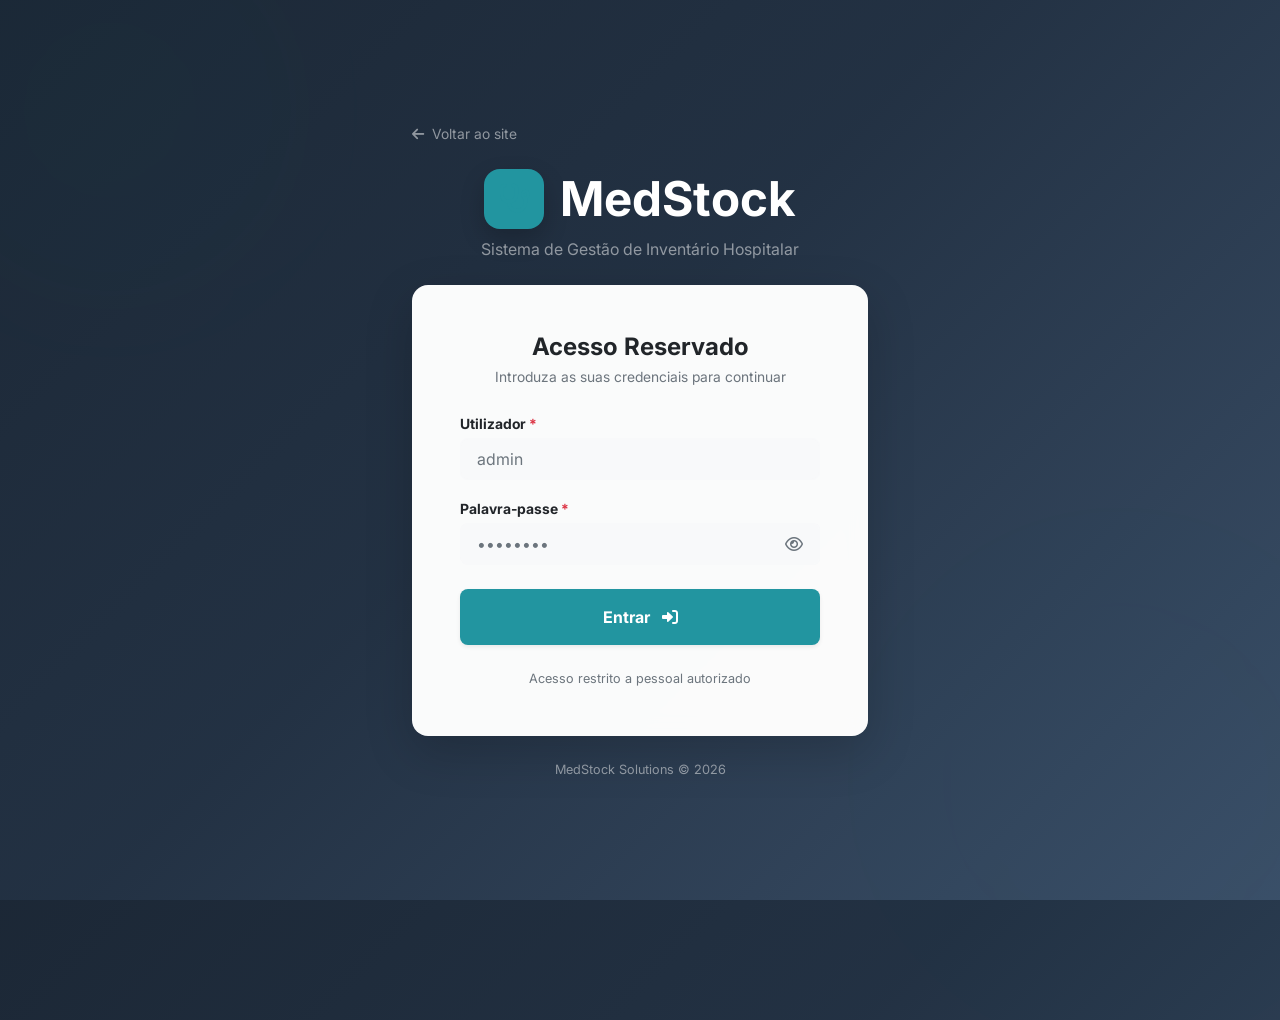
==== login/login.html @ c4c3c5eb "Implementação do login" ====
<!DOCTYPE html>
<html lang="pt-PT">

<head>
    <meta charset="UTF-8">
    <meta name="viewport" content="width=device-width, initial-scale=1.0">
    <title>Login - MedStock</title>
    <link rel="stylesheet" href="../assets/bootstrap/bootstrap.min.css">
    <link rel="stylesheet" href="../assets/fontawesome/all.min.css">
    <link rel="stylesheet" href="../assets/css/1231184.css">
</head>

<body
    class="bg-login d-flex flex-column align-items-center justify-content-center min-vh-100 position-relative overflow-hidden px-3">

    <div class="hero-bg-glow-1 position-absolute rounded-circle"></div>
    <div class="hero-bg-glow-2 position-absolute rounded-circle"></div>

    <div class="container position-relative z-index-1" style="max-width: 480px;">

        <div class="mb-4 text-center text-md-start">
            <a href="../public/index.html"
                class="text-decoration-none text-white-50 hover-text-white transition-all small">
                <i class="fa-solid fa-arrow-left me-2"></i>Voltar ao site
            </a>
        </div>

        <div class="text-center mb-4">
            <div class="d-flex align-items-center justify-content-center gap-3 mb-2">
                <div class="login-logo-box text-brand">
                    <i class="fa-solid fa-stethoscope"></i>
                </div>
                <h1 class="fw-bold mb-0 text-white" style="font-size: 3rem;">
                    MedStock
                </h1>
            </div>
            <p class="text-white-50 mb-0">Sistema de Gestão de Inventário Hospitalar</p>
        </div>

        <div class="card border-0 shadow-lg rounded-4"
            style="background-color: rgba(255, 255, 255, 0.98); backdrop-filter: blur(10px);">
            <div class="card-body p-4 p-md-5">

                <div class="text-center mb-4">
                    <h4 class="fw-bold text-dark mb-1">Acesso Reservado</h4>
                    <p class="text-muted small mb-0">Introduza as suas credenciais para continuar</p>
                </div>

                <form action="../private/dashboard/dashboard.html" method="get">

                    <div class="mb-3">
                        <label class="form-label fw-semibold text-dark small mb-1">Utilizador <span
                                class="text-danger">*</span></label>
                        <input type="text" class="form-control form-control-lg fs-6 rounded-3 bg-light border-light"
                            placeholder="admin" required>
                    </div>

                    <div class="mb-4">
                        <label class="form-label fw-semibold text-dark small mb-1">Palavra-passe <span
                                class="text-danger">*</span></label>
                        <div class="input-group">
                            <input type="password" id="passwordInput"
                                class="form-control form-control-lg fs-6 rounded-start-3 bg-light border-light border-end-0"
                                placeholder="••••••••" required>
                            <button type="button" id="togglePassword"
                                class="btn btn-light border-light border-start-0 text-muted rounded-end-3 px-3">
                                <i class="fa-regular fa-eye"></i>
                            </button>
                        </div>
                    </div>

                    <div class="d-grid mt-2 mb-4">
                        <button type="submit"
                            class="btn btn-brand btn-lg rounded-3 fw-semibold shadow-sm text-white fs-6 py-3">
                            Entrar <i class="fa-solid fa-right-to-bracket ms-2"></i>
                        </button>
                    </div>

                    <p class="text-center text-muted small mb-0" style="font-size: 0.8rem;">
                        Acesso restrito a pessoal autorizado
                    </p>

                </form>

            </div>
        </div>

        <div class="text-center mt-4">
            <p class="text-white-50 small mb-0" style="font-size: 0.8rem;">MedStock Solutions © 2026</p>
        </div>

    </div>

    <script src="../assets/bootstrap/bootstrap.bundle.min.js"></script>
    <script>
        const togglePassword = document.getElementById('togglePassword');
        const passwordInput = document.getElementById('passwordInput');

        togglePassword.addEventListener('click', function () {
            const type = passwordInput.getAttribute('type') === 'password' ? 'text' : 'password';
            passwordInput.setAttribute('type', type);
            this.innerHTML = type === 'password' ? '<i class="fa-regular fa-eye"></i>' : '<i class="fa-regular fa-eye-slash"></i>';
        });
    </script>
</body>

</html>
---- assets/css/1231184.css ----
/* ============================================================
    FONTES LOCAIS (MODO OFFLINE)
   ============================================================ */

/* Fonte Inter Regular para o Frontend */
@font-face {
    font-family: 'Inter';
    src: url('../fonts/Inter/static/Inter_18pt-Regular.ttf') format('truetype');
    font-weight: 400; /* Regular */
    font-style: normal;
    font-display: swap;
}

/* Fonte Inter Bold para o Frontend */
@font-face {
    font-family: 'Inter';
    src: url('../fonts/Inter/static/Inter_18pt-Bold.ttf') format('truetype');
    font-weight: 700; /* Bold */
    font-style: normal;
    font-display: swap;
}

/* Fonte Titillium Web para o Backend (conforme Ficha 08) */
@font-face {
    font-family: 'Titillium Web';
    src: url('../fonts/Titillium_Web/TitilliumWeb-Regular.ttf') format('truetype');
    font-weight: normal;
    font-style: normal;
}

/* ============================================================
     ROOT / VARIÁVEIS
   ============================================================ */

:root {
    /* Cores da Marca baseadas no design do Replit */
    --brand-color: hsl(185, 65%, 38%);
    --brand-hover: hsl(185, 65%, 32%);

    /* Cores do fundo da Hero Section */
    --hero-bg-start: hsl(213, 32%, 13%);
    --hero-bg-mid: hsl(213, 32%, 18%);
    --hero-bg-end: hsl(185, 65%, 20%);
}

/* ============================================================
   ESTILOS BASE
============================================================ */
body {
    font-family: 'Inter', sans-serif;
    -webkit-font-smoothing: antialiased;
}

.bg-backend {
    font-family: 'Titillium Web', sans-serif;
}

/* ============================================================
   COMPONENTES GLOBAIS
   ============================================================ */

/* Cor principal */
.bg-brand {
    background-color: var(--brand-color) !important;
}

.text-brand {
    color: var(--brand-color) !important;
}

/* Hover dos links da Navbar */
.nav-hover {
    transition: color 0.2s ease-in-out;
    font-size: 1.0rem;
}

.nav-hover:hover {
    color: var(--brand-color) !important;
}

/* Botão Principal Personalizado */
.btn-brand {
    background-color: var(--brand-color);
    color: white;
    border: none;
    transition: all 0.3s ease;
    font-size: 0.875rem;
}

.btn-brand:hover {
    background-color: var(--brand-hover);
    color: white;
    transform: translateY(-2px);
}

/* Botão Secundário Transparente (Ajustado) */
.hover-white-btn {
    background-color: transparent;
    border: 1px solid rgba(255, 255, 255, 0.3) !important;
    color: white;
    font-size: 0.85rem;
    transition: all 0.3s ease;
}

.hover-white-btn:hover {
    background-color: rgba(255, 255, 255, 0.1);
    color: white;
}

.card-hover-elevate {
    transition: all 0.25s ease-in-out;
}

.card-hover-elevate:hover {
    transform: translateY(-4px);
    box-shadow: 0 10px 15px -3px rgba(0, 0, 0, 0.1), 0 4px 6px -2px rgba(0, 0, 0, 0.05) !important;
}

.bg-brand-subtle {
    background-color: hsla(185, 65%, 38%, 0.1) !important;
}

.border-brand-subtle {
    border: 1px solid hsla(185, 65%, 38%, 0.2) !important;
}

/* ============================================================
   FRONTEND
============================================================ */
/* Navbar transparente ao fazer scroll */
.navbar {
    transition: background-color 0.3s ease, box-shadow 0.3s ease;
}

.navbar.scrolled {
    background-color: rgba(255, 255, 255, 0.85) !important;
    backdrop-filter: blur(10px);
    -webkit-backdrop-filter: blur(10px);
}

/* Compensar altura da navbar nas âncoras */
section[id] {
    scroll-margin-top: 100px;
}

/* ============================================================
   HERO SECTION
   ============================================================ */

.hero-section {
    position: relative;
    overflow: hidden;
    background-size: cover;
    background-position: center;
    background-repeat: no-repeat;
}

.hero-section::after {
    content: "";
    position: absolute;
    left: 0;
    bottom: 0;
    width: 100%;
    height: 2px;
    background: linear-gradient(to right, transparent, rgba(34, 211, 238, 0.8), transparent);
    box-shadow: 0 0 25px rgba(34, 211, 238, 0.6);
}

/* Glow mais elegante */
.hero-bg-glow-1 {
    width: 380px;
    height: 380px;
    background: rgba(20,184,166,0.14);
    top: -80px;
    left: -80px;
    filter: blur(100px);
    opacity: 0.12;
    pointer-events: none;
    z-index: 0;
}

.hero-bg-glow-2 {
    width: 480px;
    height: 480px;
    background: rgba(12,74,92,0.12);
    bottom: -120px;
    right: -80px;
    filter: blur(120px);
    opacity: 0.10;
    pointer-events: none;
    z-index: 0;
}

/* Melhor profundidade no texto */
.hero-title {
    font-size: 3.0rem;
    line-height: 1.05;
    letter-spacing: -0.03em;
    text-shadow: 0 4px 20px rgba(0, 0, 0, 0.45);
}

/* Texto secundário mais premium */
.hero-section .lead {
    color: rgba(255, 255, 255, 0.78) !important;
}

/* Nova Badge Transparente */
.badge-hero {
    background-color: hsla(185, 65%, 38%, 0.2) !important;
    border: 1px solid hsla(185, 65%, 38%, 0.3) !important;
}

/* ============================================================
   BACKEND
============================================================ */

/* Fundo da área de conteúdo do backend */
.bg-backend {
    background-color: #f8fafc;
}

.dash-card {
    background-color: #ffffff;
    border: 1px solid #e2e8f0;
    border-radius: 0.75rem; /* Cantos arredondados iguais ao Replit */
    box-shadow: 0 1px 3px 0 rgba(0, 0, 0, 0.05), 0 1px 2px -1px rgba(0, 0, 0, 0.05);
}

/* Títulos dos Cartões */
.card-title-custom {
    font-size: 0.875rem; /* text-sm */
    font-weight: 600;
    color: #64748b; /* text-muted-foreground */
    text-transform: uppercase;
    letter-spacing: 0.025em; /* tracking-wide */
    margin: 0;
}

/* Substituto Bootstrap para flex-1 */
.flex-1 {
    flex: 1 1 0%;
    min-width: 0;
}

/* ============================================================
   SIDEBAR
   ============================================================ */

.sidebar-backend {
    background-color: hsl(213, 32%, 16%);
    border-right: 1px solid hsl(213, 25%, 22%);
}

.sidebar-border-light {
    border-color: hsl(213, 25%, 22%) !important;
}

/* Links do Menu */
.sidebar-item {
    color: hsl(210, 30%, 88%);
    /* Cinza claro subtil */
    font-size: 1.2rem;
    padding: 0.75rem 1.0rem;
    /* Espaçamento exato py-2.5 px-3 */
    border-radius: 0.375rem;
    transition: all 0.2s ease-in-out;
    text-decoration: none;
}

.sidebar-item:hover {
    background-color: hsl(213, 25%, 22%);
    color: #ffffff;
}

/* Link Ativo */
.sidebar-item.active {
    background-color: var(--brand-color);
    color: #ffffff;
    font-weight: 500;
}

/* Alinhamento perfeito dos Ícones */
.sidebar-item i,
.sidebar-item svg {
    width: 24px;
    text-align: center;
    flex-shrink: 0;
}

/* Scrollbar da Sidebar */
.sidebar-scroll::-webkit-scrollbar {
    width: 6px;
}

.sidebar-scroll::-webkit-scrollbar-thumb {
    background-color: hsl(213, 25%, 30%);
    border-radius: 10px;
}

/* Efeito de brilho apenas no logótipo da sidebar */
.sidebar-backend img {
    filter: brightness(0) invert(1);
    /* Isto força a imagem a ficar branca pura */
}

/* ============================================================
   TABELAS
============================================================ */
/* Badges Suaves para Tabelas (Backend) */
.badge-soft-success {
    background-color: rgba(16, 185, 129, 0.15);
    color: #047857;
    border: 1px solid rgba(16, 185, 129, 0.3);
}

.badge-soft-warning {
    background-color: rgba(245, 158, 11, 0.15);
    color: #b45309;
    border: 1px solid rgba(245, 158, 11, 0.3);
}

.badge-soft-danger {
    background-color: rgba(239, 68, 68, 0.15);
    color: #b91c1c;
    border: 1px solid rgba(239, 68, 68, 0.3);
}

.badge-soft-info {
    background-color: rgba(14, 165, 233, 0.15);
    color: #0369a1;
    border: 1px solid rgba(14, 165, 233, 0.3);
}

.custom-monospace {
    font-family: 'Menlo', 'Monaco', 'Courier New', monospace;
}

/* Botões de Ação Quadrados (Tabela) */
.btn-action {
    width: 32px;
    height: 32px;
    padding: 0;
    display: inline-flex;
    align-items: center;
    justify-content: center;
    border-radius: 0.375rem;
    background-color: transparent;
    border: 1px solid transparent;
    color: #64748b;
    transition: all 0.2s;
    text-decoration: none;
}

.btn-action:hover {
    background-color: #f1f5f9;
    border-color: #e2e8f0;
    color: #0f172a;
}

.btn-action.text-danger:hover {
    background-color: #fef2f2;
    color: #dc2626 !important;
    border-color: #fecaca;
}

/* Ajustes finos para a Tabela */
.table-custom th {
    font-size: 0.875rem;
    text-transform: uppercase;
    letter-spacing: 0.05em;
    color: #64748b;
    border-bottom: 1px solid #cbd5e1;
    background-color: #f8fafc !important;
}

.table-custom td {
    vertical-align: middle;
    border-bottom: 1px solid #cbd5e1;
}

/* ============================================================
   FORMULÁRIOS
============================================================ */

/* Barra de Pesquisa Contínua */
.search-group {
    border: 1px solid #e2e8f0;
    border-radius: 0.375rem;
    overflow: hidden;
    background-color: #fff;
}

.search-group .input-group-text,
.search-group .form-control {
    border: none;
    background: transparent;
}

.search-group .form-control:focus {
    box-shadow: none;
}

/* Estilo personalizado para os items do dropdown */
.dropdown-menu {
    border-radius: 0.5rem;
    padding: 0.5rem;
    max-height: 250px; /* Limita a altura do menu */
    overflow-y: auto;  /* Adiciona scroll vertical se a lista for muito longa */
}

.dropdown-item {
    border-radius: 0.375rem;
    color: #334155;
    font-size: 0.9rem;
    transition: all 0.2s;
}

/* A cor de seleção */
.dropdown-item:hover,
.dropdown-item:focus {
    background-color: hsla(185, 65%, 38%, 0.1);
    /* Verde água suave */
    color: #115e59;
}

/* Estilo base do Select */
.form-select {
    border: 1px solid #e2e8f0 !important;
    /* Cor da borda em repouso */
    border-radius: 0.5rem !important;
    padding: 0.5rem 0.75rem !important;
    background-color: #ffffff;
    transition: border-color 0.2s, box-shadow 0.2s;
}

/* a borda quando clicas */
.form-select:focus {
    border-color: #14b8a6 !important;
    /* Cor exata do teu design */
    box-shadow: 0 0 0 2px rgba(20, 184, 166, 0.2) !important;
    /* O efeito de brilho suave à volta */
    outline: none;
}

/* Se quiseres que os inputs também fiquem iguais */
.form-control:focus {
    border-color: #14b8a6 !important;
    box-shadow: 0 0 0 2px rgba(20, 184, 166, 0.2) !important;
}

/* ============================================================
   EQUIPAMENTOS
============================================================ */

/* Botoes do detalhes equipamentos */
.btn-action-custom {
    padding: 0.5rem 1.2rem;   /* Aumentei o padding horizontal */
    font-size: 0.9rem;        /* Tamanho de letra confortável */
    font-weight: 500;
    border-radius: 0.5rem;    /* Arredondamento suave */
    transition: all 0.2s ease;
    border: 1px solid #e2e8f0;
    background-color: #fff;
    color: #0f172a;
    display: inline-flex;
    align-items: center;
    gap: 0.5rem;
    box-shadow: 0 1px 2px rgba(0,0,0,0.05);
    text-decoration: none;
}

.btn-action-custom:hover {
    background-color: #f8fafc;
    border-color: #cbd5e1;
}

/* Variante Destrutiva (Remover) */
.btn-action-danger {
    color: #ef4444;
    border-color: rgba(239, 68, 68, 0.2);
}

.btn-action-danger:hover {
    background-color: #fef2f2;
    border-color: #fecaca;
    color: #dc2626;
}

/* Labels pequeninas (ex: CATEGORIA, MARCA) */
.detail-label {
    font-size: 0.75rem; /* text-xs */
    font-weight: 500;
    color: #64748b;
    text-transform: uppercase;
    letter-spacing: 0.025em;
    margin-bottom: 0.125rem; /* gap-0.5 */
}

/* Texto de valor (ex: Monitorização, Philips) */
.detail-value {
    font-size: 0.875rem; /* text-sm */
    color: #0f172a; /* text-foreground */
    margin-bottom: 0;
}

/* Caixas dos Fornecedores e Documentos */
.list-box {
    border: 1px solid #e2e8f0;
    border-radius: 0.375rem; /* rounded-md */
    padding: 0.75rem; /* p-3 */
    transition: background-color 0.2s;
    background-color: transparent;
}

.list-box-light {
    background-color: #f8fafc; /* bg-muted/20 */
}

.list-box:hover {
    background-color: rgba(241, 245, 249, 0.5); /* hover:bg-muted/30 */
}

/* ============================================================
   RESPONSIVIDADE
============================================================ */

/* Ajustes Mobile do Título */
@media (max-width: 768px) {
    .hero-title {
        font-size: 1.8rem;
    }
}

/* ============================================================
   LOGIN (Otimizado)
============================================================ */

.bg-login {
    background: linear-gradient(135deg, hsl(213, 32%, 16%) 0%, hsl(213, 32%, 20%) 45%, hsl(213, 28%, 32%) 100%);
}

.login-logo-box {
    width: 60px;
    height: 60px;
    border-radius: 1rem;
    background-color: var(--brand-color);
    display: flex;
    align-items: center;
    justify-content: center;
    color: white;
    font-size: 1.8rem;
    box-shadow: 0 10px 25px rgba(0,0,0,0.2);
}

.hover-text-white:hover {
    color: #ffffff !important;
}
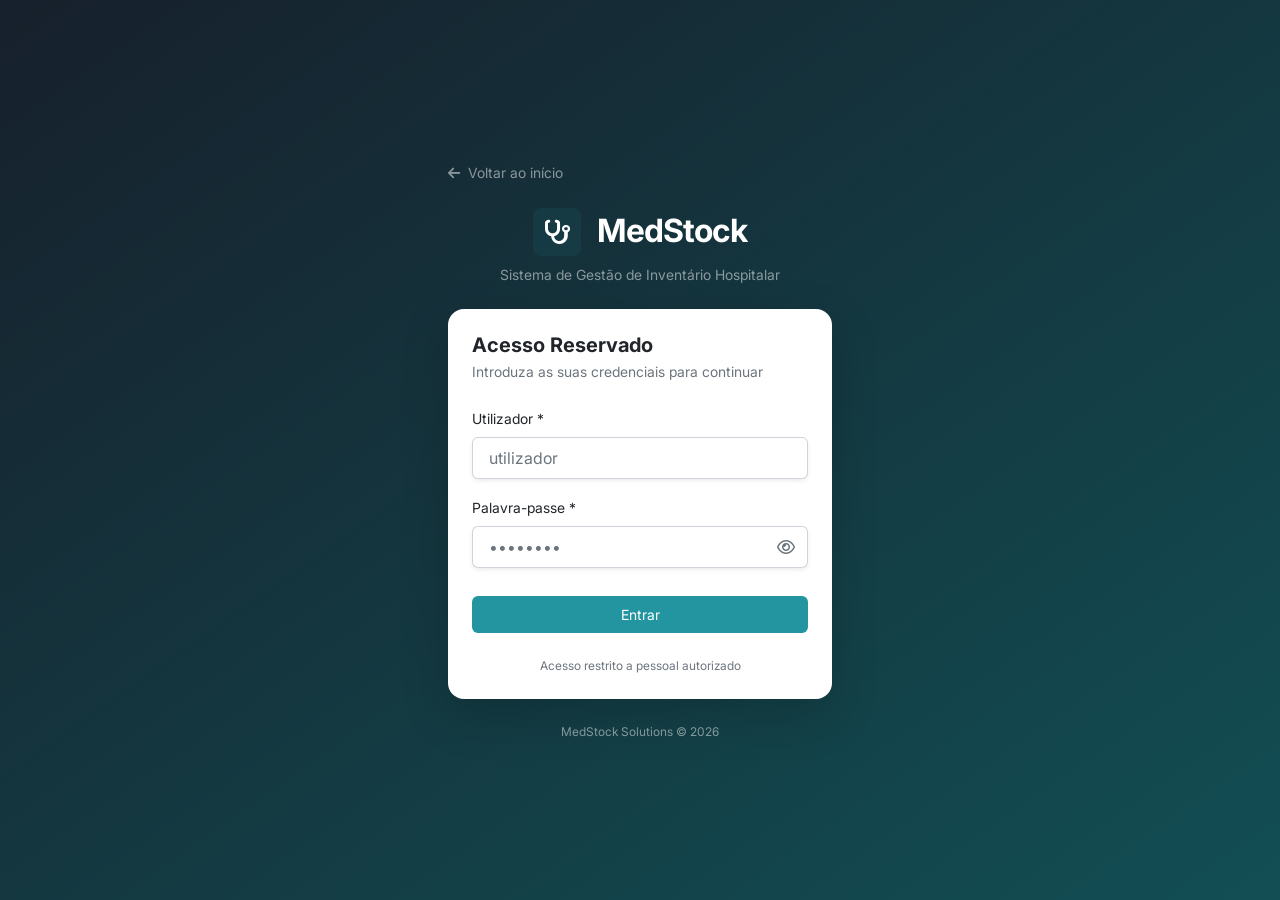
==== commit 995e95c8: "Implementação da página Gestão de Conteúdo - incompleta" ====
--- a/login/login.html
+++ b/login/login.html
@@ -5,88 +5,77 @@
     <meta charset="UTF-8">
     <meta name="viewport" content="width=device-width, initial-scale=1.0">
     <title>Login - MedStock</title>
+
     <link rel="stylesheet" href="../assets/bootstrap/bootstrap.min.css">
     <link rel="stylesheet" href="../assets/fontawesome/all.min.css">
     <link rel="stylesheet" href="../assets/css/1231184.css">
 </head>
 
-<body
-    class="bg-login d-flex flex-column align-items-center justify-content-center min-vh-100 position-relative overflow-hidden px-3">
+<body class="bg-login-page d-flex flex-column align-items-center justify-content-center min-vh-100 p-3">
 
-    <div class="hero-bg-glow-1 position-absolute rounded-circle"></div>
-    <div class="hero-bg-glow-2 position-absolute rounded-circle"></div>
+    <div class="w-100" style="max-width: 384px;">
 
-    <div class="container position-relative z-index-1" style="max-width: 480px;">
-
-        <div class="mb-4 text-center text-md-start">
+        <div class="mb-4">
             <a href="../public/index.html"
-                class="text-decoration-none text-white-50 hover-text-white transition-all small">
-                <i class="fa-solid fa-arrow-left me-2"></i>Voltar ao site
+                class="text-white-50 text-decoration-none small d-inline-flex align-items-center gap-2 hover-text-white transition-all">
+                <i class="fa-solid fa-arrow-left"></i> Voltar ao início
             </a>
         </div>
 
         <div class="text-center mb-4">
             <div class="d-flex align-items-center justify-content-center gap-3 mb-2">
-                <div class="login-logo-box text-brand">
-                    <i class="fa-solid fa-stethoscope"></i>
+                <div class="bg-brand-subtle d-flex align-items-center justify-content-center rounded-3"
+                    style="width: 48px; height: 48px;">
+                    <i class="fa-solid fa-stethoscope text-white fs-4"></i>
                 </div>
-                <h1 class="fw-bold mb-0 text-white" style="font-size: 3rem;">
-                    MedStock
-                </h1>
+                <h1 class="text-white fw-bold mb-0 fs-2" style="letter-spacing: -1px;">MedStock</h1>
             </div>
-            <p class="text-white-50 mb-0">Sistema de Gestão de Inventário Hospitalar</p>
+            <p class="text-white-50 small mb-0">Sistema de Gestão de Inventário Hospitalar</p>
         </div>
 
-        <div class="card border-0 shadow-lg rounded-4"
-            style="background-color: rgba(255, 255, 255, 0.98); backdrop-filter: blur(10px);">
-            <div class="card-body p-4 p-md-5">
+        <div class="card border-0 shadow-lg rounded-4">
+            <div class="card-body p-4 p-sm-4">
 
-                <div class="text-center mb-4">
-                    <h4 class="fw-bold text-dark mb-1">Acesso Reservado</h4>
+                <div class="mb-4">
+                    <h4 class="fw-semibold text-dark mb-1 fs-5">Acesso Reservado</h4>
                     <p class="text-muted small mb-0">Introduza as suas credenciais para continuar</p>
                 </div>
 
                 <form action="../private/dashboard/dashboard.html" method="get">
 
                     <div class="mb-3">
-                        <label class="form-label fw-semibold text-dark small mb-1">Utilizador <span
-                                class="text-danger">*</span></label>
-                        <input type="text" class="form-control form-control-lg fs-6 rounded-3 bg-light border-light"
-                            placeholder="admin" required>
+                        <label class="form-label fw-medium text-dark small mb-2">Utilizador *</label>
+                        <input type="text" class="form-control px-3 py-2 shadow-sm rounded-2" placeholder="utilizador"
+                            required>
                     </div>
 
                     <div class="mb-4">
-                        <label class="form-label fw-semibold text-dark small mb-1">Palavra-passe <span
-                                class="text-danger">*</span></label>
-                        <div class="input-group">
-                            <input type="password" id="passwordInput"
-                                class="form-control form-control-lg fs-6 rounded-start-3 bg-light border-light border-end-0"
+                        <label class="form-label fw-medium text-dark small mb-2">Palavra-passe *</label>
+                        <div class="input-group shadow-sm rounded-2">
+                            <input type="password" id="passwordInput" class="form-control px-3 py-2 border-end-0"
                                 placeholder="••••••••" required>
                             <button type="button" id="togglePassword"
-                                class="btn btn-light border-light border-start-0 text-muted rounded-end-3 px-3">
+                                class="input-group-text bg-white border-start-0 text-muted">
                                 <i class="fa-regular fa-eye"></i>
                             </button>
                         </div>
                     </div>
 
-                    <div class="d-grid mt-2 mb-4">
-                        <button type="submit"
-                            class="btn btn-brand btn-lg rounded-3 fw-semibold shadow-sm text-white fs-6 py-3">
-                            Entrar <i class="fa-solid fa-right-to-bracket ms-2"></i>
-                        </button>
-                    </div>
-
-                    <p class="text-center text-muted small mb-0" style="font-size: 0.8rem;">
-                        Acesso restrito a pessoal autorizado
-                    </p>
+                    <button type="submit" class="btn btn-brand w-100 rounded-2 py-2 fw-medium mt-1">
+                        Entrar
+                    </button>
 
                 </form>
+
+                <p class="text-center text-muted mt-4 mb-0" style="font-size: 0.75rem;">
+                    Acesso restrito a pessoal autorizado
+                </p>
 
             </div>
         </div>
 
         <div class="text-center mt-4">
-            <p class="text-white-50 small mb-0" style="font-size: 0.8rem;">MedStock Solutions © 2026</p>
+            <p class="text-white-50 mb-0" style="font-size: 0.75rem;">MedStock Solutions © 2026</p>
         </div>
 
     </div>
--- a/assets/css/1231184.css
+++ b/assets/css/1231184.css
@@ -6,7 +6,8 @@
 @font-face {
     font-family: 'Inter';
     src: url('../fonts/Inter/static/Inter_18pt-Regular.ttf') format('truetype');
-    font-weight: 400; /* Regular */
+    font-weight: 400;
+    /* Regular */
     font-style: normal;
     font-display: swap;
 }
@@ -15,7 +16,8 @@
 @font-face {
     font-family: 'Inter';
     src: url('../fonts/Inter/static/Inter_18pt-Bold.ttf') format('truetype');
-    font-weight: 700; /* Bold */
+    font-weight: 700;
+    /* Bold */
     font-style: normal;
     font-display: swap;
 }
@@ -170,7 +172,7 @@
 .hero-bg-glow-1 {
     width: 380px;
     height: 380px;
-    background: rgba(20,184,166,0.14);
+    background: rgba(20, 184, 166, 0.14);
     top: -80px;
     left: -80px;
     filter: blur(100px);
@@ -182,7 +184,7 @@
 .hero-bg-glow-2 {
     width: 480px;
     height: 480px;
-    background: rgba(12,74,92,0.12);
+    background: rgba(12, 74, 92, 0.12);
     bottom: -120px;
     right: -80px;
     filter: blur(120px);
@@ -222,17 +224,21 @@
 .dash-card {
     background-color: #ffffff;
     border: 1px solid #e2e8f0;
-    border-radius: 0.75rem; /* Cantos arredondados iguais ao Replit */
+    border-radius: 0.75rem;
+    /* Cantos arredondados iguais ao Replit */
     box-shadow: 0 1px 3px 0 rgba(0, 0, 0, 0.05), 0 1px 2px -1px rgba(0, 0, 0, 0.05);
 }
 
 /* Títulos dos Cartões */
 .card-title-custom {
-    font-size: 0.875rem; /* text-sm */
+    font-size: 0.875rem;
+    /* text-sm */
     font-weight: 600;
-    color: #64748b; /* text-muted-foreground */
+    color: #64748b;
+    /* text-muted-foreground */
     text-transform: uppercase;
-    letter-spacing: 0.025em; /* tracking-wide */
+    letter-spacing: 0.025em;
+    /* tracking-wide */
     margin: 0;
 }
 
@@ -404,8 +410,10 @@
 .dropdown-menu {
     border-radius: 0.5rem;
     padding: 0.5rem;
-    max-height: 250px; /* Limita a altura do menu */
-    overflow-y: auto;  /* Adiciona scroll vertical se a lista for muito longa */
+    max-height: 250px;
+    /* Limita a altura do menu */
+    overflow-y: auto;
+    /* Adiciona scroll vertical se a lista for muito longa */
 }
 
 .dropdown-item {
@@ -454,10 +462,13 @@
 
 /* Botoes do detalhes equipamentos */
 .btn-action-custom {
-    padding: 0.5rem 1.2rem;   /* Aumentei o padding horizontal */
-    font-size: 0.9rem;        /* Tamanho de letra confortável */
+    padding: 0.5rem 1.2rem;
+    /* Aumentei o padding horizontal */
+    font-size: 0.9rem;
+    /* Tamanho de letra confortável */
     font-weight: 500;
-    border-radius: 0.5rem;    /* Arredondamento suave */
+    border-radius: 0.5rem;
+    /* Arredondamento suave */
     transition: all 0.2s ease;
     border: 1px solid #e2e8f0;
     background-color: #fff;
@@ -465,7 +476,7 @@
     display: inline-flex;
     align-items: center;
     gap: 0.5rem;
-    box-shadow: 0 1px 2px rgba(0,0,0,0.05);
+    box-shadow: 0 1px 2px rgba(0, 0, 0, 0.05);
     text-decoration: none;
 }
 
@@ -488,36 +499,141 @@
 
 /* Labels pequeninas (ex: CATEGORIA, MARCA) */
 .detail-label {
-    font-size: 0.75rem; /* text-xs */
+    font-size: 0.75rem;
+    /* text-xs */
     font-weight: 500;
     color: #64748b;
     text-transform: uppercase;
     letter-spacing: 0.025em;
-    margin-bottom: 0.125rem; /* gap-0.5 */
+    margin-bottom: 0.125rem;
+    /* gap-0.5 */
 }
 
 /* Texto de valor (ex: Monitorização, Philips) */
 .detail-value {
-    font-size: 0.875rem; /* text-sm */
-    color: #0f172a; /* text-foreground */
+    font-size: 0.875rem;
+    /* text-sm */
+    color: #0f172a;
+    /* text-foreground */
     margin-bottom: 0;
 }
 
 /* Caixas dos Fornecedores e Documentos */
 .list-box {
     border: 1px solid #e2e8f0;
-    border-radius: 0.375rem; /* rounded-md */
-    padding: 0.75rem; /* p-3 */
+    border-radius: 0.375rem;
+    /* rounded-md */
+    padding: 0.75rem;
+    /* p-3 */
     transition: background-color 0.2s;
     background-color: transparent;
 }
 
 .list-box-light {
-    background-color: #f8fafc; /* bg-muted/20 */
+    background-color: #f8fafc;
+    /* bg-muted/20 */
 }
 
 .list-box:hover {
-    background-color: rgba(241, 245, 249, 0.5); /* hover:bg-muted/30 */
+    background-color: rgba(241, 245, 249, 0.5);
+    /* hover:bg-muted/30 */
+}
+
+
+/* ============================================================
+   PÁGINA DE LOGIN
+============================================================ */
+.bg-login-page {
+    background: linear-gradient(to bottom right, var(--hero-bg-start), var(--hero-bg-end));
+}
+
+.login-container {
+    width: 100%;
+    max-width: 384px;
+    /* A largura chave que faltava (equivalente ao max-w-sm) */
+    margin: 0 auto;
+}
+
+.login-logo-box {
+    background-color: hsla(185, 65%, 38%, 0.2);
+    width: 48px;
+    height: 48px;
+    display: flex;
+    align-items: center;
+    justify-content: center;
+    border-radius: 0.75rem;
+    /* 12px */
+}
+
+.login-logo-box i {
+    color: #ffffff;
+    font-size: 1.5rem;
+}
+
+.login-title {
+    font-size: 1.875rem;
+    /* 30px */
+    letter-spacing: -0.025em;
+}
+
+.login-card {
+    box-shadow: 0 25px 50px -12px rgba(0, 0, 0, 0.25);
+    border: none;
+    border-radius: 0.75rem;
+}
+
+/* Inputs do Login */
+.login-input {
+    height: 2.25rem;
+    /* 36px */
+    font-size: 0.875rem;
+    /* 14px */
+    border: 1px solid hsl(215, 20%, 88%);
+    box-shadow: 0 1px 2px 0 rgba(0, 0, 0, 0.05);
+    color: hsl(213, 27%, 15%);
+}
+
+.login-input::placeholder {
+    color: hsl(213, 15%, 50%);
+}
+
+.login-input:focus {
+    border-color: var(--brand-color);
+    box-shadow: 0 0 0 1px var(--brand-color);
+    outline: none;
+}
+
+/* Botão de Ver Password */
+.login-password-toggle {
+    background: transparent;
+    border: 1px solid hsl(215, 20%, 88%);
+    color: hsl(213, 15%, 50%);
+    display: flex;
+    align-items: center;
+    padding: 0 0.75rem;
+    transition: color 0.2s;
+}
+
+.login-password-toggle:hover {
+    color: hsl(213, 27%, 15%);
+}
+
+/* Texto extra pequeno do rodapé */
+.text-xxs {
+    font-size: 0.75rem;
+}
+
+.conteudo-icon-box{
+    width: 38px;
+    height: 38px;
+    border-radius: 12px;
+    background-color: rgba(13, 202, 240, 0.12);
+
+    display: flex;
+    align-items: center;
+    justify-content: center;
+
+    flex-shrink: 0;
 }
 
 /* ============================================================
@@ -530,28 +646,3 @@
         font-size: 1.8rem;
     }
 }
-
-/* ============================================================
-   LOGIN (Otimizado)
-============================================================ */
-
-.bg-login {
-    background: linear-gradient(135deg, hsl(213, 32%, 16%) 0%, hsl(213, 32%, 20%) 45%, hsl(213, 28%, 32%) 100%);
-}
-
-.login-logo-box {
-    width: 60px;
-    height: 60px;
-    border-radius: 1rem;
-    background-color: var(--brand-color);
-    display: flex;
-    align-items: center;
-    justify-content: center;
-    color: white;
-    font-size: 1.8rem;
-    box-shadow: 0 10px 25px rgba(0,0,0,0.2);
-}
-
-.hover-text-white:hover {
-    color: #ffffff !important;
-}
